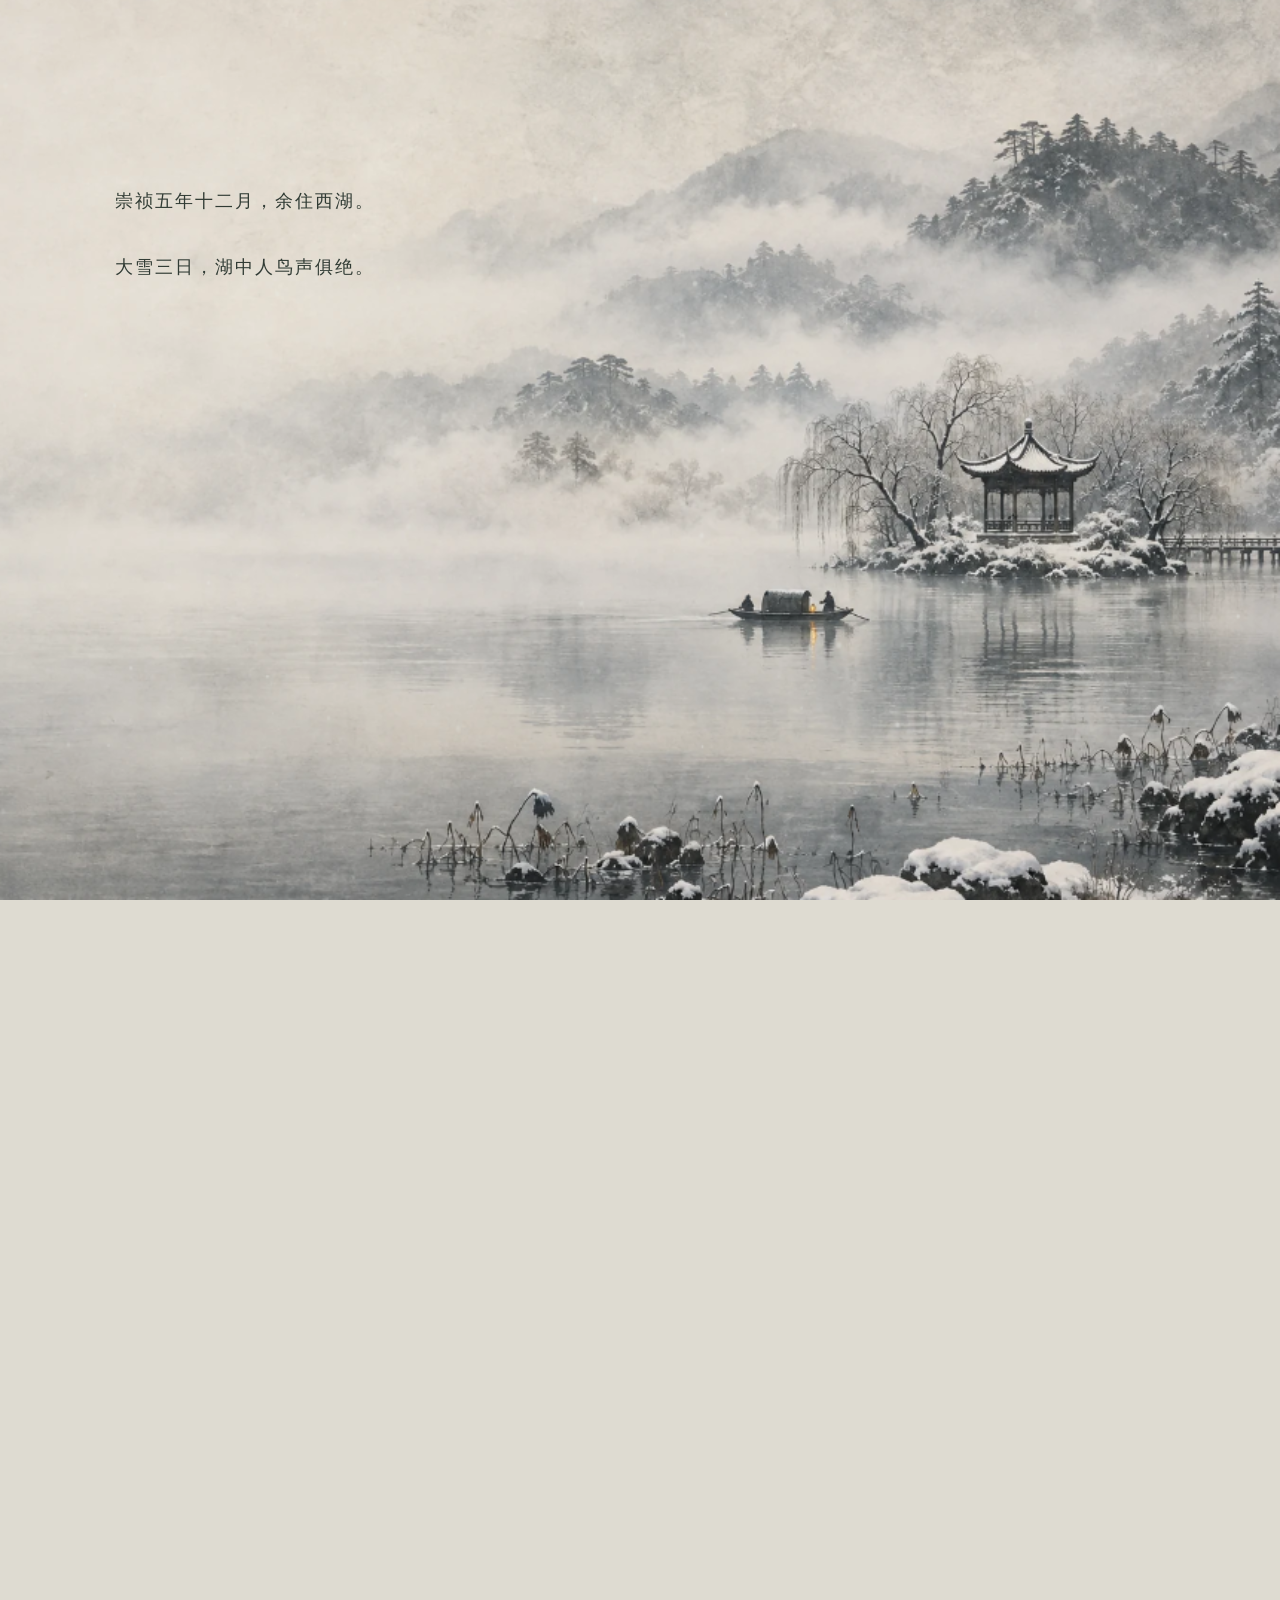
==== hu-xin-ting-kan-xue/index.html @ 34fc3f4a "Publish three literary works with GitHub Pages workflow" ====
<!doctype html>
<html lang="zh-CN">
<head>
  <meta charset="UTF-8">
  <meta name="viewport" content="width=device-width, initial-scale=1">
  <meta name="theme-color" content="#dedbd1">
  <meta name="description" content="张岱《湖心亭看雪》。七幅雪夜意象，一篇原文。">
  <link rel="icon" href="data:image/svg+xml,%3Csvg xmlns='http://www.w3.org/2000/svg' viewBox='0 0 40 40'%3E%3Crect width='40' height='40' fill='%23dedbd1'/%3E%3Ctext x='20' y='29' text-anchor='middle' font-family='serif' font-size='28' fill='%23434a44'%3E%E9%9B%AA%3C/text%3E%3C/svg%3E">
  <title>湖心亭看雪</title>
  <script>
    if (!matchMedia('(prefers-reduced-motion: reduce)').matches && innerHeight >= 600) {
      document.documentElement.classList.add('motion-candidate');
      setTimeout(() => document.documentElement.classList.remove('motion-candidate'), 3000);
    }
  </script>
  <style>
    :root { color-scheme: light; --serif: "Songti SC", "Noto Serif CJK SC", "Source Han Serif SC", "STSong", "SimSun", serif; }
    *, *::before, *::after { box-sizing: border-box; }
    html { background: #dedbd1; }
    body { margin: 0; font-family: var(--serif); -webkit-font-smoothing: antialiased; }
    main { position: relative; z-index: 1; }
    ::selection { background: #a2795260; }
    .sr-only { position: absolute; width: 1px; height: 1px; padding: 0; margin: -1px; overflow: hidden; clip: rect(0,0,0,0); white-space: nowrap; border: 0; }
    .scene { --position: 50% 50%; position: relative; isolation: isolate; width: 100%; height: 100svh; min-height: 680px; overflow: hidden; background: #dedbd1; }
    .scene-frame { position: relative; width: 100%; height: 100%; min-height: inherit; overflow: hidden; isolation: isolate; }
    .scene-image { display: block; position: absolute; inset: 0; width: 100%; height: 100%; object-fit: cover; object-position: var(--position); z-index: -2; }
    .scene-frame::after { content: ""; position: absolute; inset: 0; z-index: -1; pointer-events: none; }
    .prose { position: absolute; left: 9%; top: 20%; width: min(540px, 44%); margin: 0; color: #303b34; font-size: clamp(17px, 1.4vw, 21px); font-weight: 400; line-height: 2.35; letter-spacing: .11em; text-wrap: pretty; }
    .prose p { margin: 0; }
    .prose p + p { margin-top: 24px; }
    .prose:focus { outline: none; }
    .landscape { --position: 60% 50%; }
    .landscape .prose { top: 20%; }
    .cloak { --position: 50% 83%; }
    .cloak .scene-frame::after { background: linear-gradient(90deg, #e3e0d570, transparent 51%); }
    .cloak .prose { top: 24%; width: 34%; }
    .smallness { --position: 60% 52%; }
    .smallness .prose { top: 16%; width: min(625px, 53%); font-size: clamp(17px, 1.3vw, 20px); }
    .night { color-scheme: dark; background: #14201e; }
    .night .prose { color: #f0e8d7; text-shadow: 0 2px 18px #09100cd0; }
    .meeting { --position: 46% 50%; }
    .meeting .scene-frame::after { background: linear-gradient(90deg, transparent 44%, #0d1c1730); }
    .meeting .prose { left: auto; right: 8%; top: 29%; width: 34%; }
    .spoken { display: block; font-size: 1.32em; line-height: 2.1; margin-top: 9px; }
    .hearth { --position: 48% 50%; }
    .hearth .prose { left: auto; right: 10%; top: 19%; width: auto; font-size: 30px; letter-spacing: .2em; }
    .wine { --position: 47% 50%; }
    .wine .prose { left: auto; right: 7%; top: 27%; width: 30%; }
    .memory { --position: 47% 50%; }
    .memory .scene-frame::after { background: linear-gradient(0deg, #07100d44, transparent 65%); }
    .memory .prose { left: auto; right: 8%; top: auto; bottom: 13%; width: 34%; }
    .portal { display: block; position: absolute; z-index: 3; width: 100px; height: 100px; border-radius: 50%; transform: translate(-50%, -50%); cursor: zoom-in; -webkit-tap-highlight-color: transparent; }
    .portal[hidden] { display: none; }
    .portal::before, .portal::after { content: ""; position: absolute; top: 50%; left: 50%; transform: translate(-50%, -50%); border-radius: 50%; pointer-events: none; }
    .portal::before { width: 29px; height: 29px; background: #ffd3980b; box-shadow: 0 0 16px #e7ad674d; }
    .portal::after { width: 34px; height: 34px; border: 1px solid #f8d1a16b; animation: ember 3s ease-in-out infinite; }
    .portal:hover::after { border-color: #ffe0b8; background: #ffd7a417; }
    .portal:focus-visible { outline: 1px solid #ffe0b8; outline-offset: -15px; background: #edbf7920; }
    @keyframes ember { 0%,100% { opacity: .35; transform: translate(-50%, -50%) scale(.75); } 50% { opacity: .9; transform: translate(-50%, -50%) scale(1.15); } }
    #passage { position: fixed; inset: 0; z-index: 20; overflow: hidden; background: #101915; pointer-events: auto; }
    #passage[hidden] { display: none; }
    #passage img { position: absolute; display: block; max-width: none; object-fit: cover; will-change: transform, opacity; }
    .motion-candidate:not(.motion) #lake .prose { opacity: 0; }
    .motion .scene { height: calc(var(--screen, 100svh) * var(--distance, 1.8)); min-height: 0; overflow: visible; background: transparent; }
    .motion .scene-frame { position: fixed; inset: 0; height: var(--screen, 100svh); min-height: 0; visibility: hidden; opacity: 0; }
    .motion .scene-frame.is-present .scene-image { will-change: transform, filter; }
    .motion .scene-frame.is-present .prose p { will-change: transform, opacity; }
    .motion .scene-image { transform-origin: 50% 50%; backface-visibility: hidden; }
    .motion .portal { transition: opacity .3s; }
    #living-paintings { display: none; position: fixed; inset: 0; width: 100%; height: 100%; z-index: 0; pointer-events: none; }
    .motion.has-living-paintings #living-paintings { display: block; }
    .motion.has-living-paintings .scene-image { opacity: 0; }
    .passage-text { position: absolute; inset: 0; background: transparent; pointer-events: none; }
    #mist { position: fixed; inset: 0; z-index: 12; pointer-events: none; opacity: 0; background: radial-gradient(ellipse at 43% 56%, #f4f0e7, #e4e8e3a0 52%, transparent 100%); }
    @media (min-width: 1800px) { .prose { left: 12%; } .meeting .prose, .wine .prose, .memory .prose { right: 11%; width: 30%; } }
    @media (max-width: 1000px) and (min-width: 601px) {
      .prose { font-size: 17px; letter-spacing: .07em; }
      .meeting .prose, .wine .prose { right: 5%; width: 39%; }
      .cloak .prose { width: 38%; }
    }
    @media (max-aspect-ratio: 4/5) {
      .meeting { --position: 24% 50%; }
      .hearth { --position: 25% 50%; }
      .wine { --position: 24% 50%; }
      .memory { --position: 28% 50%; }
    }
    @media (max-width: 600px) {
      .scene { min-height: 660px; }
      .prose { left: 8%; top: 12%; width: 84%; font-size: 16px; line-height: 2.3; letter-spacing: .055em; }
      .prose p + p { margin-top: 19px; }
      .landscape { --position: 80% 50%; }
      .landscape .scene-frame::after { background: linear-gradient(180deg, #e8e3d880, transparent 48%); }
      .landscape .prose { top: 12%; }
      .cloak { --position: 51% 50%; }
      .cloak .scene-frame::after { background: linear-gradient(180deg, #e3e0d533, transparent 50%); }
      .cloak .prose { top: 11%; width: 84%; }
      .smallness { --position: 72% 50%; }
      .smallness .prose { top: 10%; width: 84%; font-size: 16px; line-height: 2.15; }
      .meeting { --position: 24% 50%; }
      .meeting .scene-frame::after { background: linear-gradient(0deg, #0d1c17c0, transparent 57%); }
      .meeting .prose { left: 8%; right: auto; top: auto; bottom: 9%; width: 84%; font-size: 15px; line-height: 2.2; }
      .spoken { font-size: 1.3em; }
      .hearth { --position: 25% 50%; }
      .hearth .prose { left: auto; right: 8%; top: 10%; width: auto; font-size: 23px; }
      .wine { --position: 24% 50%; }
      .wine .scene-frame::after { background: linear-gradient(180deg, #0b161755, transparent 45%); }
      .wine .prose { left: 8%; right: auto; top: 8%; width: 84%; font-size: 16px; }
      .memory { --position: 28% 50%; }
      .memory .prose { left: 8%; right: auto; top: 7%; bottom: auto; width: 84%; font-size: 16px; line-height: 2.1; }
      .memory .spoken { font-size: 21px; }
    }
    @media (prefers-reduced-motion: reduce) { *, *::before, *::after { animation: none !important; } }
    @media print {
      body, .scene { color: #000; background: white; }
      .scene { height: auto; min-height: 0; overflow: visible; margin-bottom: 16px; }
      .scene-image, .scene-frame::after, .portal, #passage, #mist, #living-paintings { display: none !important; }
      .motion .scene { height: auto; min-height: 0; }
      .motion .scene-frame { position: relative; inset: auto; height: auto; min-height: 0; opacity: 1 !important; visibility: visible !important; }
      .prose p { opacity: 1 !important; transform: none !important; filter: none !important; }
      .scene .prose { position: static; width: 100%; font-size: 13pt; color: black; text-shadow: none; letter-spacing: 0; line-height: 1.8; }
      .prose p + p { margin-top: 0; }
      .spoken { display: inline; font-size: inherit; }
    }
  </style>
</head>
<body>
  <h1 class="sr-only">湖心亭看雪</h1>
  <canvas id="living-paintings" aria-hidden="true"></canvas>
  <main>
    <section class="scene landscape" id="lake" aria-label="西湖雪景">
      <div class="scene-frame">
      <img class="scene-image" src="[data-uri]" width="1536" height="1024" alt="雪后的西湖，远山与柳岸隐入雾中，孤亭和小舟临水。" fetchpriority="high" decoding="async">
      <div class="prose" tabindex="-1"><p>崇祯五年十二月，余住西湖。</p><p>大雪三日，湖中人鸟声俱绝。</p></div>
      </div>
    </section>
    <section class="scene cloak" id="cloak" aria-label="毳衣炉火">
      <div class="scene-frame">
      <img class="scene-image" src="[data-uri]" width="1024" height="1536" alt="乌篷舟中，旅人拥着厚衣守着小炉，舟子向雪雾深处撑篙。" loading="lazy" decoding="async">
      <div class="prose" tabindex="-1"><p>是日更定矣，余拏一小舟，<br>拥毳衣炉火，独往湖心亭看雪。</p></div>
      </div>
    </section>
    <section class="scene smallness" id="smallness" aria-label="一痕一点一芥">
      <div class="scene-frame">
      <img class="scene-image" src="[data-uri]" width="1536" height="1024" alt="天地一白，长堤只余一痕，湖心亭仅为一点，小舟和人影微如芥粒。" loading="lazy" decoding="async">
      <div class="prose" tabindex="-1"><p>雾凇沆砀，天与云与山与水，<br>上下一白。</p><p>湖上影子，惟长堤一痕、湖心亭一点、<br>与余舟一芥、舟中人两三粒而已。</p></div>
      </div>
    </section>
    <section class="scene night meeting" id="meeting" aria-label="亭中相逢">
      <div class="scene-frame">
      <img class="scene-image" src="[data-uri]" width="1536" height="1024" alt="雪夜湖心亭，三人坐在亭内围炉，一童子温酒，暖光落在雪湖上。" loading="lazy" decoding="async">
      <div class="prose" tabindex="-1"><p>到亭上，有两人铺毡对坐，<br>一童子烧酒炉正沸。</p><p>见余，大喜曰：<span class="spoken">“湖中焉得更有此人！”</span></p></div>
      <a class="portal" href="#hearth" data-x="0.297" data-y="0.507" aria-label="点击炉火，走近亭中" hidden></a>
      </div>
    </section>
    <section class="scene night hearth" id="hearth" aria-label="炉火近景">
      <div class="scene-frame">
      <img class="scene-image" src="[data-uri]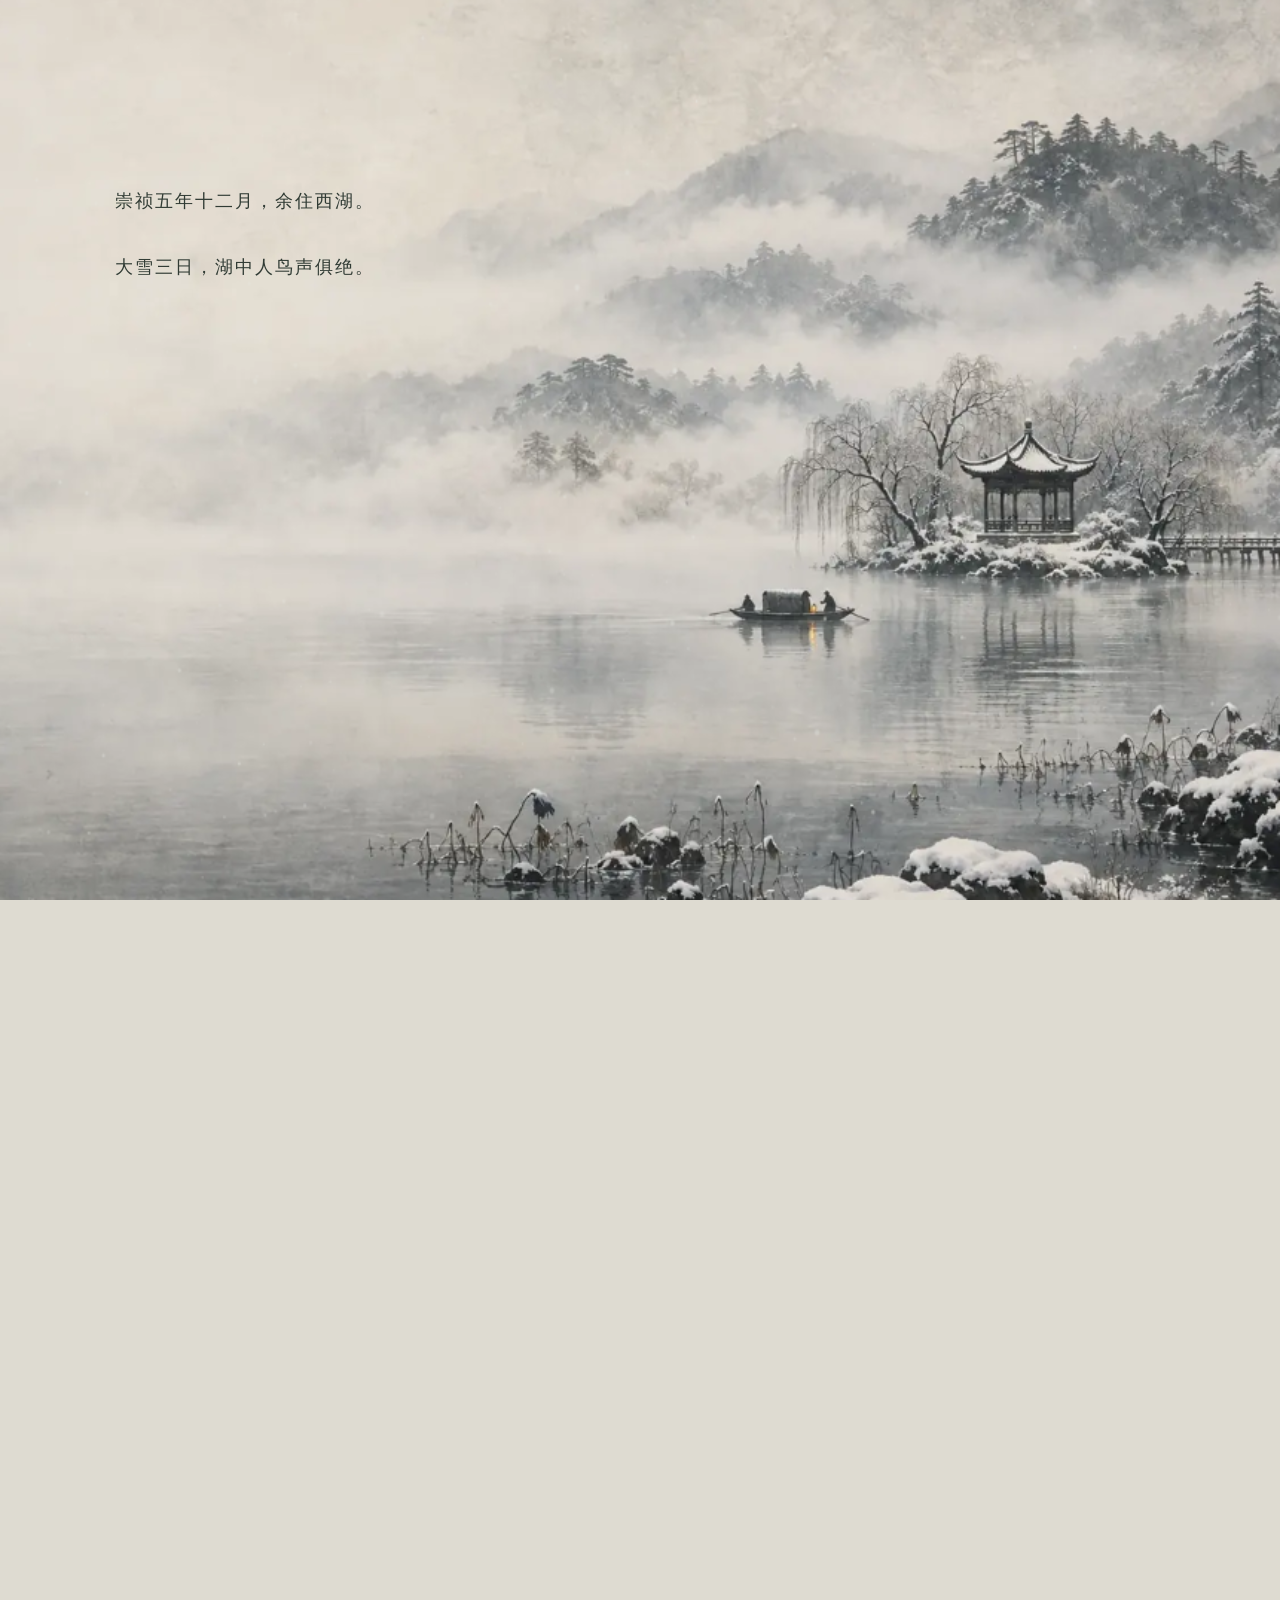
